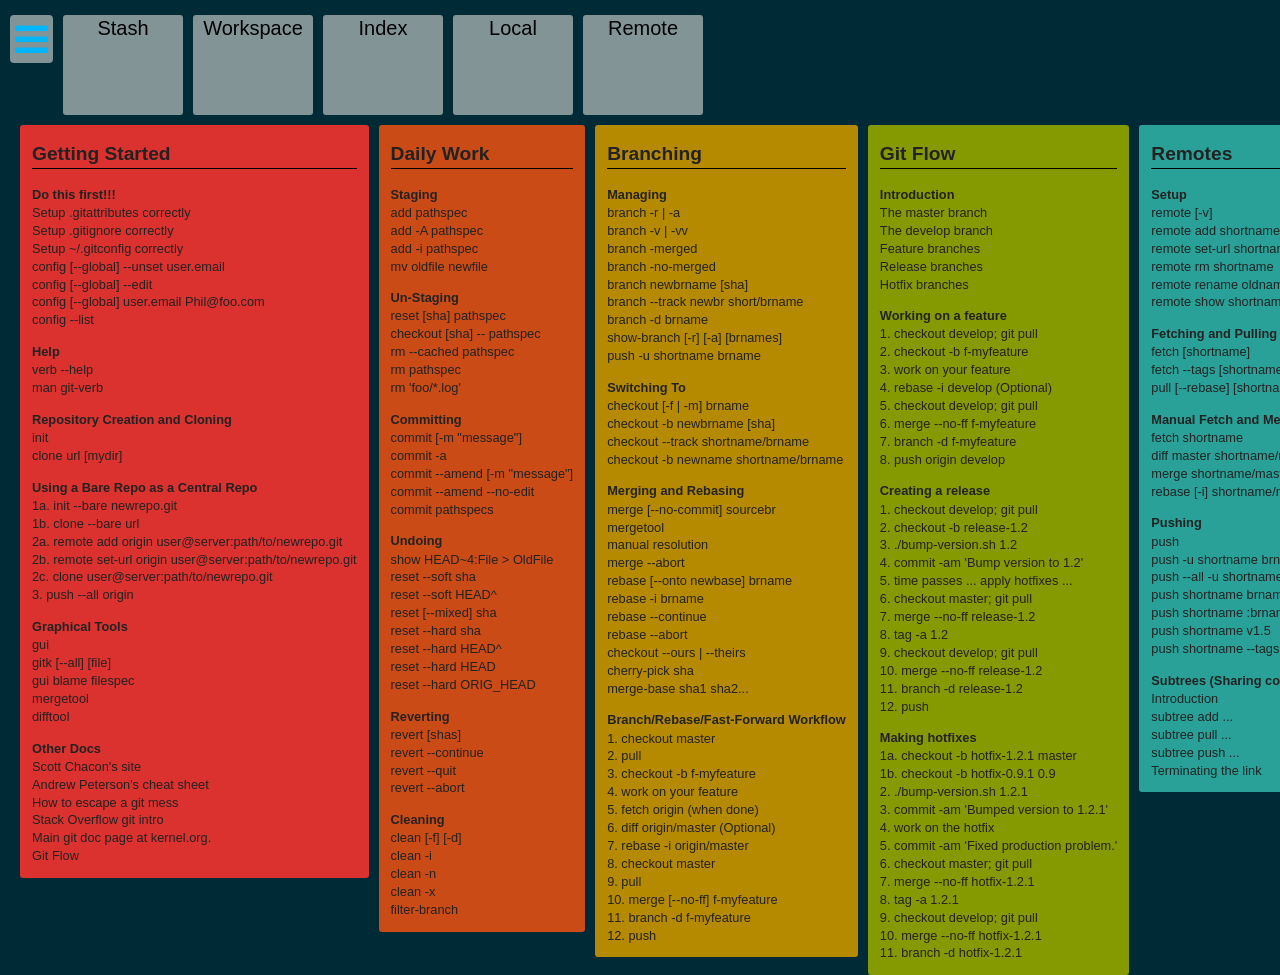
==== content/gitcheatsheet/index.html @ e4a1b094 "Add the gitcheatsheet" ====
﻿<!DOCTYPE html>
<html class="no-js" lang="">
<head>
    <meta charset="utf-8" />
    <meta http-equiv="X-UA-Compatible" content="IE=edge">
    <title>Phil's Git Cheatsheet</title>
    <meta name="description" content="A cheatsheet for Git, the version control system.">
    <meta name="viewport" content="width=device-width, initial-scale=1">
    <link rel="apple-touch-icon" href="apple-touch-icon.png">
    <script src="./gitcheatsheet.js"></script>
    <link rel="stylesheet" href="//netdna.bootstrapcdn.com/font-awesome/4.1.0/css/font-awesome.min.css">
    <link rel="stylesheet" href="./gitcheatsheet.min.css">
    <link rel="stylesheet" href="./theme.solarized_dark.css" id="themeSheet">
</head>
<body>
    <!--[if lt IE 8]>
        <p class="browserupgrade">You are using an <strong>outdated</strong> browser. Please <a href="http://browsehappy.com/">upgrade your browser</a> to improve your experience.</p>
    <![endif]-->
	<div class="topBlock">
    <div class="extras">
        <a href="#inline_content" id="cboxLink">
            <i class="fa fa-bars fa-3x"></i>
        </a>
    </div>
    <div class="boxes">
    <svg id="newBoxes" width="640px" height="100px" viewbox="0 0 640 100" zoomAndPan="disable" preserveAspectRatio="none" version="1.1">
        <marker id="arrowhead" viewBox="0 0 10 10" refX="1" refY="5" orient="auto" markerUnits="strokeWidth" markerWidth="4" markerHeight="3">
            <polyline points="0,0 10,5 0,10 1,5" class="arrowline" />
        </marker>
        <line id="theline" x1="460" y1="-60" x2="160" y2="-60" class="arrowhead" stroke-width="15" marker-start="url(#arrowhead)" marker-end="url(#arrowhead)" />
    </svg>
    </div>
    <div class="info">
        <h3 id="headingHint"></h3>
        <span id="spanHint"></span>
    </div>
</div>

<div class="cheatsheet">

    <div class="section cs0">
        <h2>Getting Started</h2>

            <dl class="subsection">
                <h3>Do this first!!!</h3>

                    <dt data-what=",NG" data-hint="Every project should have a .gitattributes file that says how to deal with line endings, it will prevent huge amounts of grief caused by people not setting up their configuration correctly. By using a .gitattributes file that choice is made in the repository, not left up to each individual user. The example file linked here should be good enough in 99% of cases." data-url="examplegitattributes.txt">Setup .gitattributes correctly</dt>

                    <dt data-what=",NG" data-hint="Configure your .gitignore for each repository. Example configs are available at https://github.com/github/gitignore but beware, the Visual Studio one is very aggressive, it will ignore &#39;bin&#39; folders within node_modules, for example. See my example at the (more) link, and also http://git-scm.com/docs/gitignore" data-url="examplegitignore.txt">Setup .gitignore correctly</dt>

                    <dt data-what=",NG" data-hint="While you can use individual &#39;git config&#39; commands to set an examine your configuration, it is just as easy to edit the file in a text editor. As an absolute minimum, you should set user.name and user.email." data-url="examplegitconfig.txt">Setup ~/.gitconfig correctly</dt>

                    <dt data-what="" data-hint="Unset a setting." data-url="http://git-scm.com/docs/git-config">config [--global] --unset user.email</dt>

                    <dt data-what="" data-hint="Open the .gitconfig file in your chosen editor." data-url="http://git-scm.com/docs/git-config">config [--global] --edit</dt>

                    <dt data-what="" data-hint="Set email address to appear in commits." data-url="http://git-scm.com/docs/git-config">config [--global] user.email Phil@foo.com</dt>

                    <dt data-what="" data-hint="Display current settings" data-url="http://git-scm.com/docs/git-config">config --list</dt>

            </dl>

            <dl class="subsection">
                <h3>Help</h3>

                    <dt data-what="" data-hint="Display man page for verb, e.g. &#39;git commit --help&#39;." data-url="#">verb --help</dt>

                    <dt data-what=",NG" data-hint="Display man page for verb." data-url="#">man git-verb</dt>

            </dl>

            <dl class="subsection">
                <h3>Repository Creation and Cloning</h3>

                    <dt data-what="L" data-hint="Create new repo (.git folder) in current directory. Does not add any files to start with, you need to use &#39;git add&#39;." data-url="http://git-scm.com/docs/git-init">init</dt>

                    <dt data-what="RLWA" data-hint="Create local copy (in the mydir folder) of repo at url. Automatically sets up a remote called &#39;origin&#39; that links back to the source and creates local branches to track remote branches and checks out the active branch, populating your local workspace. The remote repository does not have to be on the net - a file system url of &quot;~/repos/mirabhasa&quot; will work just as well." data-url="http://git-scm.com/docs/git-clone">clone url [mydir]</dt>

            </dl>

            <dl class="subsection">
                <h3>Using a Bare Repo as a Central Repo</h3>

                    <dt data-what="L" data-hint="Initialise an empty bare repo in the current directory. The normal practice is to do this on a central server to which you have access, then clone it or connect an existing repo to it (one of 2a, 2b or 2c). You will probably have to widen permissions (chmod ugo+rw) on the files in the .git folder to enable other users to push to it. It is a convention that bare repos are named with a .git suffix." data-url="http://git-scm.com/docs/git-init">1a. init --bare newrepo.git</dt>

                    <dt data-what="RLA" data-hint="As an alternative, you can clone an existing repo but do it in a bare form, which doesn&#39;t populate the workspace." data-url="http://git-scm.com/docs/git-clone">1b. clone --bare url</dt>

                    <dt data-what="L" data-hint="In an existing local repository, add a new SSH remote called origin which connects to your bare repo. The path is relative to the home directory of &#39;&#39;user&#39;&#39;. The user is often &#39;&#39;git&#39;&#39;, which can be confusing: this is where &#39;&#39;git@github.com&#39;&#39; comes from. The syntax for HTTPS is https://server/user/project&#39;
" data-url="http://git-scm.com/docs/git-remote">2a. remote add origin user@server:path/to/newrepo.git</dt>

                    <dt data-what="L" data-hint="Change the remote url of an existing remote called &#39;origin&#39; so that it points to your new bare repo." data-url="http://git-scm.com/docs/git-remote">2b. remote set-url origin user@server:path/to/newrepo.git</dt>

                    <dt data-what="RLWA" data-hint="Alternatively, just clone the bare repo (it will have no files) and start adding files locally, then just push when you are ready." data-url="http://git-scm.com/docs/git-clone">2c. clone user@server:path/to/newrepo.git</dt>

                    <dt data-what="LRA" data-hint="Push all changes to remote called origin." data-url="http://git-scm.com/docs/git-push">3. push --all origin</dt>

            </dl>

            <dl class="subsection">
                <h3>Graphical Tools</h3>

                    <dt data-what="" data-hint="Start a graphical tool for making commits, branches etc. See also gitk, a graphical tool for browsing history." data-url="http://git-scm.com/docs/git-gui">gui</dt>

                    <dt data-what="L,NG" data-hint="Display graphical repository browser. Accepts the same options as &#39;git log&#39;. The --all option makes it display the branching history for every branch, otherwise it just shows your current branch. Pass a file to look at the history of an individual file." data-url="http://git-scm.com/docs/gitk">gitk [--all] [file]</dt>

                    <dt data-what="L" data-hint="Graphical blame." data-url="http://git-scm.com/docs/git-gui">gui blame filespec</dt>

                    <dt data-what="LWA" data-hint="Run a merge tool such as Kdiff3 to resolve merge failures. This is only necessary if a merge fails. It is usually a good idea to tweak your mergetool, for example to automatically deal with whitespace issues." data-url="http://git-scm.com/docs/git-merge">mergetool</dt>

                    <dt data-what="" data-hint="Run a graphical diff, which you must first have configured in .gitconfig. It accepts the same arguments as git-diff. Be careful not to diff binary files." data-url="http://git-scm.com/docs/git-difftool">difftool</dt>

            </dl>

            <dl class="subsection">
                <h3>Other Docs</h3>

                    <dt data-what=",NG" data-hint="The main page for git-scm.com." data-url="http://git-scm.com">Scott Chacon&#39;s site</dt>

                    <dt data-what=",NG" data-hint="Andrew Peterson&#39;s cheat sheet." data-url="http://www.ndpsoftware.com/git-cheatsheet.html">Andrew Peterson&#39;s cheat sheet</dt>

                    <dt data-what=",NG" data-hint="Justin Hileman&#39;s flowchart." data-url="http://justinhileman.info/article/git-pretty/">How to escape a git mess</dt>

                    <dt data-what=",NG" data-hint="A couple of years old, but still a good starting point." data-url="http://stackoverflow.com/questions/315911/git-for-beginners-the-definitive-practical-guide">Stack Overflow git intro</dt>

                    <dt data-what=",NG" data-hint="Can be used as an entry point to most of the official online documentation." data-url="https://www.kernel.org/pub/software/scm/git/docs/">Main git doc page at kernel.org.</dt>

                    <dt data-what=",NG" data-hint="The blog post by Vincent Driessen. Contains a link to his PDF." data-url="http://nvie.com/posts/a-successful-git-branching-model/">Git Flow</dt>

            </dl>

    </div>

    <div class="section cs1">
        <h2>Daily Work</h2>

            <dl class="subsection">
                <h3>Staging</h3>

                    <dt data-what="WIA" data-hint="Update the index using the current content of the workspace. Pathspec can be a file or directory (such as &#39;.&#39;), which will be added recursively. Adding a file to the index is also known as &#39;staging&#39; the file." data-url="http://git-scm.com/docs/git-add">add pathspec</dt>

                    <dt data-what="WIA" data-hint="A synonym for &#39;--all&#39;. If you have removed files from your working tree you need to issue this command to have the removal added to the index. This will be the default in git v2.0." data-url="http://git-scm.com/docs/git-add">add -A pathspec</dt>

                    <dt data-what="WIA" data-hint="Add interactively. Can be useful for picking subsets of files." data-url="http://git-scm.com/docs/git-add">add -i pathspec</dt>

                    <dt data-what="WIA" data-hint="Rename oldfile to newfile. Usually unnecessary because git will detect renamed files automatically if their content has not changed greatly." data-url="http://git-scm.com/docs/git-mv">mv oldfile newfile</dt>

            </dl>

            <dl class="subsection">
                <h3>Un-Staging</h3>

                    <dt data-what="LIA" data-hint="Copy files from the repo to the index. If you allow sha to default to HEAD this action effectively removes them from the index because they will then match the repo. git status mentions this as a way of unstaging a file, though it&#39;s comment is slight overkill, you don&#39;t nead HEAD, &#39;git reset pathspec&#39; is sufficient. However &#39;git reset&#39; is actually more generic than that, since sha can be anything, but if you are doing that you probably actually need the next command, &#39;git checkout [sha]&#39;." data-url="http://git-scm.com/docs/git-reset">reset [sha] pathspec</dt>

                    <dt data-what="LWA" data-hint="Copy files from the repo to the workspace. (See hint in &#39;&#39;git status&#39;&#39;). This is how to discard your workspace changes. sha defaults to HEAD, but you can specify an older commit: this is how to revert a file to a previous state." data-url="http://git-scm.com/docs/git-reset">checkout [sha] -- pathspec</dt>

                    <dt data-what="I" data-hint="Remove file(s) from the index. The workspace is not touched at all. After this command git is no longer tracking the file. This is the command you will need if you accidentally committed a large binary file that you do not want to track." data-url="http://git-scm.com/docs/git-rm">rm --cached pathspec</dt>

                    <dt data-what="WIA" data-hint="Remove file(s) from the workspace AND the index. This command can be used after a /bin/rm, i.e. when the file is already physically gone from your workspace. After this command, git is no longer tracking the file." data-url="http://git-scm.com/docs/git-rm">rm pathspec</dt>

                    <dt data-what="WIA" data-hint="Glob patterns work. Escape &#39;*&#39; to stop the shell expanding it. See the example at the link for a discussion on the effects of quoting." data-url="http://git-scm.com/docs/git-rm">rm &#39;foo/*.log&#39;</dt>

            </dl>

            <dl class="subsection">
                <h3>Committing</h3>

                    <dt data-what="ILA" data-hint="Take the current contents of the index and commit it to the local repo. -m is used to specify a commit message. If omitted, the editor will open to allow you to enter the message. (A blank message aborts the commit). It is recommended that a commit message consist of 1 line (known as the title), then a blank line, then a longer description. See the discussion at the link." data-url="http://git-scm.com/docs/git-commit">commit [-m &quot;message&quot;]</dt>

                    <dt data-what="WILA" data-hint="Add all currently tracked files that are changed or deleted to the index and commit. Untracked files are NOT added." data-url="http://git-scm.com/docs/git-commit">commit -a</dt>

                    <dt data-what="ILA" data-hint="Revise last commit, for example if you missed some files or made a minor typo, specifying a new message. WARNING: If you have pushed the commit you are effectively rewriting history and subsequent pushes will fail with &#39;&#39;tip of your current branch is behind remote&#39;&#39;. Use &#39;&#39;push -f&#39;&#39; to force your changes up, but don&#39;&#39;t do this if you are in a team.
" data-url="http://git-scm.com/docs/git-commit">commit --amend [-m &quot;message&quot;]</dt>

                    <dt data-what="ILA" data-hint="Revise last commit, reusing the same message. See warning in previous cheat." data-url="http://git-scm.com/docs/git-commit">commit --amend --no-edit</dt>

                    <dt data-what="WLA" data-hint="You can give git-commit a list of files; in this case a new commit is made that contains ONLY the mentioned files; the index is bypassed and is not modified at all. This is rarely used, but is a way to &#39;jump the queue&#39; without requiring a lot of index manipulation." data-url="http://git-scm.com/docs/git-commit">commit pathspecs</dt>

            </dl>

            <dl class="subsection">
                <h3>Undoing</h3>

                    <dt data-what="LWA" data-hint="An example of how to recover an old version of a file into a new filename. If you just want to replace in your workspace, you can do a &#39;git checkout&#39; instead." data-url="http://git-scm.com/docs/gitrevisions.html">show HEAD~4:File &gt; OldFile</dt>

                    <dt data-what="L" data-hint="Set HEAD in the repo to sha. Do not modify the index or workspace. The result is that your staged and workspace changes are still available." data-url="http://git-scm.com/docs/git-reset">reset --soft sha</dt>

                    <dt data-what="L" data-hint="Example of the previous: undo the last commit but leave all your changes in the workspace and the index." data-url="http://git-scm.com/docs/git-reset">reset --soft HEAD^</dt>

                    <dt data-what="LIA" data-hint="Set HEAD in the repo to sha. Reset the index but leave the workspace alone. The result is that all your workspace WIP is still available, but needs staging. --mixed is the default." data-url="http://git-scm.com/docs/git-reset">reset [--mixed] sha</dt>

                    <dt data-what="LIWA" data-hint="Set HEAD in the repo to sha. Reset the index and the workspace (WARNING: any changes to tracked files in the workspace since sha will be lost). Untracked files however, will be left alone." data-url="http://git-scm.com/docs/git-reset">reset --hard sha</dt>

                    <dt data-what="LIWA" data-hint="Example of the previous: completely blow away the last commit." data-url="http://git-scm.com/docs/git-reset">reset --hard HEAD^</dt>

                    <dt data-what="LIWA" data-hint="Example: abort a merge in progress." data-url="http://git-scm.com/docs/git-reset">reset --hard HEAD</dt>

                    <dt data-what="LIWA" data-hint="Example: undo the last successful merge - after it has been committed! - AND all changes made since. Relies on the ORIG_HEAD pointer still being around." data-url="http://git-scm.com/docs/git-reset">reset --hard ORIG_HEAD</dt>

            </dl>

            <dl class="subsection">
                <h3>Reverting</h3>

                    <dt data-what="WILA" data-hint="Revert the changes that the shas introduced and record new commits to document this. Your workspace must be clean before beginning. n.b. git reset may be what you want, rather than revert (see Undoing, above). On the other hand, revert does provide a way to eliminate one or more commits from the MIDDLE of the history. A revert is the logical inverse of a cherry-pick." data-url="http://git-scm.com/docs/git-revert">revert [shas]</dt>

                    <dt data-what="WILA" data-hint="Continue after resolving conflicts." data-url="http://git-scm.com/docs/git-revert">revert --continue</dt>

                    <dt data-what="WILA" data-hint="Forget about the current operation in progress." data-url="http://git-scm.com/docs/git-revert">revert --quit</dt>

                    <dt data-what="WILA" data-hint="Forget about the current operation in progress and return to the pre-sequence state." data-url="http://git-scm.com/docs/git-revert">revert --abort</dt>

            </dl>

            <dl class="subsection">
                <h3>Cleaning</h3>

                    <dt data-what="W" data-hint="Remove untracked files (also directories if -d) from the workspace. -f (force) is normally required to get it to run." data-url="http://git-scm.com/docs/git-clean">clean [-f] [-d]</dt>

                    <dt data-what="W" data-hint="Clean interactively. Does not require -f." data-url="http://git-scm.com/docs/git-clean">clean -i</dt>

                    <dt data-what="W" data-hint="Dry run. Does not require -f." data-url="http://git-scm.com/docs/git-clean">clean -n</dt>

                    <dt data-what="W" data-hint="Also remove ignored files." data-url="http://git-scm.com/docs/git-clean">clean -x</dt>

                    <dt data-what="L" data-hint="Removing files from the history: see the link." data-url="http://git-scm.com/en/Git-Tools-Rewriting-History">filter-branch</dt>

            </dl>

    </div>

    <div class="section cs2">
        <h2>Branching</h2>

            <dl class="subsection">
                <h3>Managing</h3>

                    <dt data-what="L" data-hint="List branches, * means current. -r means show remote tracking branches only, -a means show all branches." data-url="http://git-scm.com/docs/git-branch">branch -r | -a</dt>

                    <dt data-what="L" data-hint="List branches, -v means show hash and commit subject for each head and the relationship to the remote branch, e.g. &#39;behind 1&#39;. --vv is even nicer, for each tracking branch it shows the name of the remote branch beside it." data-url="http://git-scm.com/docs/git-branch">branch -v | -vv</dt>

                    <dt data-what="L" data-hint="List branches that have been merged into current. Branches without * can be deleted." data-url="http://git-scm.com/docs/git-branch">branch -merged</dt>

                    <dt data-what="L" data-hint="List branches that have not been merged into current." data-url="http://git-scm.com/docs/git-branch">branch -no-merged</dt>

                    <dt data-what="L" data-hint="Create a new branch. sha allows you to specify the starting point of the branch and defaults to HEAD. This command is not often used, it is easier to do &#39;git checkout -b newbrname&#39; which creates a new branch and immediately switches to it." data-url="http://git-scm.com/docs/git-branch">branch newbrname [sha]</dt>

                    <dt data-what="RLA" data-hint="Create a new local branch called &#39;newbr&#39; to track the branch &#39;brname&#39; on the remote called &#39;short&#39; (which will often be &#39;origin&#39;)." data-url="http://git-scm.com/docs/git-branch">branch --track newbr short/brname</dt>

                    <dt data-what="L" data-hint="Delete a branch. Normally the branch must be fully merged, but you can use -D to force the delete." data-url="http://git-scm.com/docs/git-branch">branch -d brname</dt>

                    <dt data-what="L" data-hint="Show which commits are in which branches. Defaults to local branches, -r means remote branches and -a means all branches. The first section lists each branch (* is current), most recent commit and assigns it a column. The second section shows which commits are in which branch: + means it&#39;s in, * means it&#39;s in and this is the active branch, - means it&#39;s in and is a merge commit. Try &#39;gitk --all&#39; for a graphical alternative. brnames can include wildcards, for example &#39;bug/*&#39;." data-url="http://git-scm.com/docs/git-show-branch">show-branch [-r] [-a] [brnames]</dt>

                    <dt data-what="LRA" data-hint="Push brname to the remote repo (creating it if necessary) and (-u) create a local tracking branch so that in future you can just do &#39;git push&#39;." data-url="http://git-scm.com/docs/git-push">push -u shortname brname</dt>

            </dl>

            <dl class="subsection">
                <h3>Switching To</h3>

                    <dt data-what="LWA" data-hint="Checkout a branch. Your workspace will have files added and removed so that it reflects the state of brname. Your index will NOT be affected (in other words, there is only one index, it is not per-branch). If your workspace has file differences between the current and new branch then the checkout will fail (this is to stop you losing work). Use -f to force it and throw away current changes. -m will merge your workspace changes into into brname and leave you on brname (YOU MUST RESOLVE THE MERGE INDICATORS IN THE FILE(S))." data-url="http://git-scm.com/docs/git-checkout">checkout [-f | -m] brname</dt>

                    <dt data-what="LWA" data-hint="Create a new branch then check it out. sha allows you to specify the start point of the new branch, and defaults to HEAD, in which case because this is a new branch your workspace will not be affected. Therefore, this is a way of storing WIP on a new branch." data-url="http://git-scm.com/docs/git-checkout">checkout -b newbrname [sha]</dt>

                    <dt data-what="RLWA" data-hint="Create a new local branch (with the same name) to track a remote branch, then switch to it." data-url="http://git-scm.com/docs/git-checkout">checkout --track shortname/brname</dt>

                    <dt data-what="RLWA" data-hint="Create a new local branch (with a new name) to track a remote branch, then switch to it." data-url="http://git-scm.com/docs/git-checkout">checkout -b newname shortname/brname</dt>

            </dl>

            <dl class="subsection">
                <h3>Merging and Rebasing</h3>

                    <dt data-what="LWA" data-hint="Merge sourcebr into the current branch. The changes in sourcebr since it diverged from the current branch will be replayed on top of current and then committed (or left in the workspace if you specify --no-commit). Merges can fail if there are conflicting changes to a file, in which case the commit object is not created and you should run &#39;git mergetool&#39; to resolve the differences. WARNING: Before starting a merge you should commit or stash all workspace changes, because it is difficult to back out if there is a merge failure. The --no-commit option is handy if you want to review the results of a successful merge before committing it." data-url="http://git-scm.com/docs/git-merge">merge [--no-commit] sourcebr</dt>

                    <dt data-what="LWA" data-hint="Run a merge tool such as Kdiff3 to resolve merge failures. This is only necessary if a merge fails. It is usually a good idea to tweak your mergetool, for example to automatically deal with whitespace issues." data-url="http://git-scm.com/docs/git-merge">mergetool</dt>

                    <dt data-what="W,NG" data-hint="You do not need to run a tool to resolve merge differences. You can just edit the conflicted files, &#39;git add&#39; them, then &#39;git commit&#39; to complete the process. Be careful to remove any temp files that git leaves around, it is easy to accidentally stage them." data-url="http://git-scm.com/docs/git-merge">manual resolution</dt>

                    <dt data-what="LWA" data-hint="Abort the current conflict resolution process, and try to reconstruct the pre-merge state. This might not work unless you committted or stashed everything first." data-url="http://git-scm.com/docs/git-merge">merge --abort</dt>

                    <dt data-what="LWA" data-hint="Rebase first saves all the commits in the current branch that are not in brname to a temporary area, then checks out brname and reapplies the commits after the HEAD of brname. The result is that N commits are moved from one place in the graph to another. --onto allows you to specify an alternative commit (i.e. not HEAD) to apply the rebased commits to. This form is rarely used, but the -i form is often used in feature branches for commit squashing. WARNING: Do not rebase commits that have been pushed. CAVEAT: Rebasing makes git bisect less useful." data-url="http://git-scm.com/docs/git-rebase">rebase [--onto newbase] brname</dt>

                    <dt data-what="LWA" data-hint="Interactive rebase. Opens an editor which allows you to specify how to treat each commit in the rebase. This is often used to tidy history when using feature or bug branches: leaving the line 1 commit as PICK and setting the others to S - SQUASH results in 1 big commit in the history rather than N. WARNING: Do not rebase commits that have been pushed. CAVEAT: Rebasing makes git bisect less useful." data-url="http://git-scm.com/docs/git-rebase">rebase -i brname</dt>

                    <dt data-what="LWA" data-hint="If a rebase fails with merge conflicts, you can resolve them (using git mergetool or a manual process) then issue this command to continue with the rebase." data-url="http://git-scm.com/docs/git-rebase">rebase --continue</dt>

                    <dt data-what="LWA" data-hint="If a rebase fails with merge conflicts you can issue this command to abort the rebase." data-url="http://git-scm.com/docs/git-rebase">rebase --abort</dt>

                    <dt data-what="LWA" data-hint="VALID DURING A MERGE CONFLICT ONLY. Checkout &#39;our&#39; version or &#39;their&#39; version of a file, hence resolving the conflict. &#39;Ours&#39; is defined as the branch you are on, &#39;theirs&#39; is the version from the branch that you are merging in. Obviously, this throws away the changes from one side." data-url="http://git-scm.com/docs/git-checkout">checkout --ours | --theirs</dt>

                    <dt data-what="LWA" data-hint="Take a single commit and apply it in your current branch. A new commit is created at the tip of your branch that contains the state of the original sha. This is another way of copying work from one branch to another and is essentially a &#39;merge of one commit&#39;. Like a full merge, there can be conflicts which will require resolution." data-url="http://git-scm.com/docs/git-cherry-pick">cherry-pick sha</dt>

                    <dt data-what="L" data-hint="Find the most recent common ancestor of the specified commits. In the simple case of two diverged branches it will be the point of divergence, but in more complicated cases such as cross-cutting history it can be non-obvious what will be returned. See examples at link." data-url="http://git-scm.com/docs/git-merge-base">merge-base sha1 sha2...</dt>

            </dl>

            <dl class="subsection">
                <h3>Branch/Rebase/Fast-Forward Workflow</h3>

                    <dt data-what="LWA" data-hint="Checkout the branch that we want to use as the starting point for our new work." data-url="http://git-scm.com/docs/git-checkout">1. checkout master</dt>

                    <dt data-what="RLWA" data-hint="Ensure we have the latest changes from other people." data-url="http://git-scm.com/docs/git-pull">2. pull</dt>

                    <dt data-what="L" data-hint="Create a new branch to work on new stuff. DO NOT PUSH THIS BRANCH unless other people will need to work on it. If you push the branch you won&#39;t be able to delete it at the end, though you can still rebase commits on the branch as long as they have not been pushed." data-url="http://git-scm.com/docs/git-checkout">3. checkout -b f-myfeature</dt>

                    <dt data-what="WILA,NG" data-hint="Make as many commits as you like." data-url="#">4. work on your feature</dt>

                    <dt data-what="RLA" data-hint="Get the latest changes from other people into your local repo." data-url="http://git-scm.com/docs/git-fetch">5. fetch origin (when done)</dt>

                    <dt data-what="WL" data-hint="Show the differences between your workspace and the latest changes from others. This can be useful during merging/rebasing." data-url="http://git-scm.com/docs/git-diff">6. diff origin/master (Optional)</dt>

                    <dt data-what="L" data-hint="(Assuming you branched from &#39;master&#39;). The first commit is first in the list, the last commit is at the bottom. Setting the first to PICK and the others to SQUASH squashes the commit history of the feature branch down to a single commit. This results in a neater history, but makes &#39;git bisect&#39; less useful. Alternatively, you can leave several key commits in the history by setting PICK and SQUASH appropriately. Use &#39;git mergetool&#39; to resolve any merge conflicts." data-url="http://git-scm.com/docs/git-rebase">7. rebase -i origin/master</dt>

                    <dt data-what="LWA" data-hint="Switch to the branch we started from." data-url="http://git-scm.com/docs/git-checkout">8. checkout master</dt>

                    <dt data-what="RLWA" data-hint="Updates your workspace (on &#39;master&#39;) with the latest changes from other people." data-url="http://git-scm.com/docs/git-pull">9. pull</dt>

                    <dt data-what="LWA" data-hint="Merge f-myfeature, which is now a single commit, onto the top of master. Because you already rebased relative to the HEAD of master this should be a fast-forward merge, i.e. no extra merge commit object will be created. If you do want to create an explicit merge object (say, the feature is public and persistent) then use the --no-ff option." data-url="http://git-scm.com/docs/git-merge">10. merge [--no-ff] f-myfeature</dt>

                    <dt data-what="L" data-hint="Delete the feature branch, since we no longer need it. You can only do this if you never pushed the branch, which is the normal situation with this workflow." data-url="http://git-scm.com/docs/git-branch">11. branch -d f-myfeature</dt>

                    <dt data-what="LRA" data-hint="Publish your feature to the remote." data-url="http://git-scm.com/docs/git-push">12. push</dt>

            </dl>

    </div>

    <div class="section cs3">
        <h2>Git Flow</h2>

            <dl class="subsection">
                <h3>Introduction</h3>

                    <dt data-what=",NG" data-hint="We consider origin/master to be the main branch where the source code of HEAD always reflects a production-ready state." data-url="http://nvie.com/posts/a-successful-git-branching-model/">The master branch</dt>

                    <dt data-what=",NG" data-hint="We consider origin/develop to be the main branch where the source code of HEAD always reflects a state with the latest delivered development changes for the next release. Some would call this the integration branch. This is where any automatic nightly builds are built from." data-url="http://nvie.com/posts/a-successful-git-branching-model/">The develop branch</dt>

                    <dt data-what=",NG" data-hint="Must branch from &#39;develop&#39;. Must merge back into &#39;develop&#39;. Naming: &#39;feature/something&#39; or &#39;f/something&#39; or &#39;f-something&#39;. The essence of a feature branch is that it exists as long as the feature is in development, but will eventually be merged back into develop (to definitely add the new feature to the upcoming release) or discarded (in case of a disappointing experiment). Feature branches typically exist in developer repos only, not in origin." data-url="http://nvie.com/posts/a-successful-git-branching-model/">Feature branches</dt>

                    <dt data-what=",NG" data-hint="Must branch from &#39;develop&#39;. Must merge back into &#39;develop&#39; and &#39;master&#39;. Naming: &#39;release-*&#39;. Release branches support preparation of a new production release, including last minute prep such as setting version numbers. By doing this work on a release branch, &#39;develop&#39; is cleared to receive features for the NEXT release. Release branches are created when develop reflects the desired state of the new release (i.e. has all needed features). It is on the creation of this release branch that a release number is assigned." data-url="http://nvie.com/posts/a-successful-git-branching-model/">Release branches</dt>

                    <dt data-what=",NG" data-hint="Must branch from &#39;master&#39;. Must merge back into &#39;master&#39; and &#39;develop&#39;. Naming: &#39;hotfix-1.2.1&#39; (for a hotfix against release-1.2)." data-url="http://nvie.com/posts/a-successful-git-branching-model/">Hotfix branches</dt>

            </dl>

            <dl class="subsection">
                <h3>Working on a feature</h3>

                    <dt data-what="RLWA" data-hint="First switch to the develop branch and get latest changes from others. It is important to remember the &#39;git pull&#39;, it ensures you are always starting from the latest good state." data-url="http://git-scm.com/docs/git-pull">1. checkout develop; git pull</dt>

                    <dt data-what="L" data-hint="Create a branch for your new feature. Contrary to the website, you don&#39;t need to specify &#39;develop&#39; because you just switched to it." data-url="http://git-scm.com/docs/git-checkout">2. checkout -b f-myfeature</dt>

                    <dt data-what="WILA,NG" data-hint="Then work on your feature. Make as many commits as you like." data-url="">3. work on your feature</dt>

                    <dt data-what="L" data-hint="Tidy your history. The first commit is first in the list, the last commit is at the bottom. Setting the first to PICK and the others to SQUASH squashes the commit history of the feature branch down to a single commit. This results in a neater history, but makes &#39;git bisect&#39; less useful. Alternatively, you can leave several key commits in the history by setting PICK and SQUASH appropriately. Use &#39;git mergetool&#39; to resolve any merge conflicts." data-url="http://git-scm.com/docs/git-rebase">4. rebase -i develop (Optional)</dt>

                    <dt data-what="RLWA" data-hint="Flip to develop and get the latest changes from other people into your local repo. THIS IS IMPORTANT. If you don&#39;t do this, the merge back into develop will work without problems (because everything happens in your local repo) but the later &#39;git push&#39; will fail with the message &#39;failed to push some refs...updates were rejected because the remote contains work that you do not have locally&#39;. You will need to fix that by doing a &#39;git pull&#39; and fixing any merge conflicts. By doing a pull first we can avoid the message altogether (if there are no merge conflicts) otherwise we can fix them earlier, in the &#39;git merge&#39; step below." data-url="http://git-scm.com/docs/git-pull">5. checkout develop; git pull</dt>

                    <dt data-what="LWA" data-hint="Merge your feature in. The --no-ff flag causes the merge to always create a new commit object, even if the merge could be performed with a fast-forward. This avoids losing information about the historical existence of a feature branch and groups together all commits that added the feature." data-url="http://git-scm.com/docs/git-merge">6. merge --no-ff f-myfeature</dt>

                    <dt data-what="L" data-hint="Delete your feature branch. This should be safe, because feature branches are never pushed unless you want someone else to also work on them. If you did push it, don&#39;t delete it unless you are sure everybody else is also finished with the branch." data-url="http://git-scm.com/docs/git-branch">7. branch -d f-myfeature</dt>

                    <dt data-what="LRA" data-hint="Push your finished feature up, this means it will be included in the next release. You can usually safely omit the &#39;origin develop&#39;, a plain &#39;git push&#39; will push all pending commits to all remote branches for which you have a tracking branch, typically this will just be &#39;develop&#39; if you have been keeping up to date." data-url="http://git-scm.com/docs/git-push">8. push origin develop</dt>

            </dl>

            <dl class="subsection">
                <h3>Creating a release</h3>

                    <dt data-what="RLWA" data-hint="First switch to the develop branch and get latest changes from others. It is important to remember the &#39;git pull&#39;, it ensures you are always starting from the latest good state." data-url="http://git-scm.com/docs/git-pull">1. checkout develop; git pull</dt>

                    <dt data-what="L" data-hint="Create the release branch. We have decided on 1.2 as the release number. Contrary to the website, you don&#39;t need to specify &#39;develop&#39; because you just switched to it." data-url="http://git-scm.com/docs/git-checkout">2. checkout -b release-1.2</dt>

                    <dt data-what="W,NG" data-hint="Run (fictional) script to update the build number." data-url="http://nvie.com/posts/a-successful-git-branching-model/">3. ./bump-version.sh 1.2</dt>

                    <dt data-what="WILA" data-hint="Commit the changes to the build number." data-url="http://git-scm.com/docs/git-commit">4. commit -am &#39;Bump version to 1.2&#39;</dt>

                    <dt data-what=",NG" data-hint="This new branch may exist here for a while, until the release is definitely ready to be rolled out. During this time, hot fixes may be applied in this branch (rather than on the develop branch). You may also rebase to tidy history if it gets messy. Adding large new features here is strictly prohibited. They must be merged into develop, and therefore, wait for the next big release." data-url="http://nvie.com/posts/a-successful-git-branching-model/">5. time passes ... apply hotfixes ...</dt>

                    <dt data-what="RLWA" data-hint="Flip to master and get the latest changes from others. When the state of the release branch is ready to become a real release, some actions need to be carried out. First, the release branch is merged into master (since every commit on master is a new release by definition)." data-url="http://git-scm.com/docs/git-pull">6. checkout master; git pull</dt>

                    <dt data-what="LWA" data-hint="Merge our release into master." data-url="http://git-scm.com/docs/git-merge">7. merge --no-ff release-1.2</dt>

                    <dt data-what="L" data-hint="Create an annotated tag to mark the release. The release is now &#39;done&#39;." data-url="http://git-scm.com/docs/git-tag">8. tag -a 1.2</dt>

                    <dt data-what="RLWA" data-hint="We have changes in the release-1.2 branch that are not in &#39;develop&#39;. We need to merge them, so flip over to develop and get the latest changes from others." data-url="http://git-scm.com/docs/git-pull">9. checkout develop; git pull</dt>

                    <dt data-what="LWA" data-hint="We now merge the changes we made for the release back into &#39;develop&#39;. This may give a merge conflict, especially since we changed the version number." data-url="http://git-scm.com/docs/git-merge">10. merge --no-ff release-1.2</dt>

                    <dt data-what="L" data-hint="Now we can delete the release branch because we no longer need it." data-url="http://git-scm.com/docs/git-branch">11. branch -d release-1.2</dt>

                    <dt data-what="LRA" data-hint="Lastly we push our changes (we made commits to master and develop) to origin." data-url="http://git-scm.com/docs/git-push">12. push</dt>

            </dl>

            <dl class="subsection">
                <h3>Making hotfixes</h3>

                    <dt data-what="LWA" data-hint="Create a hotfix branch from the current HEAD of master, which is assumed to be release-1.2. It should not be necessary to do a git pull, but it does no harm." data-url="http://git-scm.com/docs/git-checkout">1a. checkout -b hotfix-1.2.1 master</dt>

                    <dt data-what="LWA" data-hint="Create a hotfix branch for an older release, which you should name by its tag. Here a tag of &#39;0.9&#39; is assumed to exist and we are making the first hotfix to it. HOW DO WE HANDLE MULTIPLE HOT FIXES? It should not be necessary to do a git pull, but it does no harm." data-url="http://git-scm.com/docs/git-checkout">1b. checkout -b hotfix-0.9.1 0.9</dt>

                    <dt data-what="W,NG" data-hint="Don&#39;t forget to run the (fictional) script to update the build number after branching off." data-url="http://nvie.com/posts/a-successful-git-branching-model/">2. ./bump-version.sh 1.2.1</dt>

                    <dt data-what="WILA" data-hint="Commit the change to the build number." data-url="http://git-scm.com/docs/git-commit">3. commit -am &#39;Bumped version to 1.2.1&#39;</dt>

                    <dt data-what="WILA,NG" data-hint="Make commits until it&#39;s fixed. Rebase if you want." data-url="http://nvie.com/posts/a-successful-git-branching-model/">4. work on the hotfix</dt>

                    <dt data-what="WILA" data-hint="Make the final commit for this fix." data-url="http://git-scm.com/docs/git-commit">5. commit -am &#39;Fixed production problem.&#39;</dt>

                    <dt data-what="RLWA" data-hint="Prepare to merge our fix back into master." data-url="http://git-scm.com/docs/git-pull">6. checkout master; git pull</dt>

                    <dt data-what="LWA" data-hint="Merge our branch back in." data-url="http://git-scm.com/docs/git-merge">7. merge --no-ff hotfix-1.2.1</dt>

                    <dt data-what="L" data-hint="And tag in the normal way." data-url="http://git-scm.com/docs/git-tag">8. tag -a 1.2.1</dt>

                    <dt data-what="RLWA" data-hint="Prepare to merge the hotfix into develop too. HOWEVER, if there is a current release branch, you should merge the hotfix into there instead. It will end up in develop eventually, as release branches are merged into develop too. If the fix is needed in develop urgently, you can merge into both." data-url="http://git-scm.com/docs/git-pull">9. checkout develop; git pull</dt>

                    <dt data-what="LWA" data-hint="Do the merge. There is no need to tag, tags are used only on the master branch." data-url="http://git-scm.com/docs/git-merge">10. merge --no-ff hotfix-1.2.1</dt>

                    <dt data-what="L" data-hint="Delete the hotfix branch, we no longer need it." data-url="http://git-scm.com/docs/git-branch">11. branch -d hotfix-1.2.1</dt>

            </dl>

    </div>

    <div class="section cs4">
        <h2>Remotes</h2>

            <dl class="subsection">
                <h3>Setup</h3>

                    <dt data-what="L" data-hint="List remotes. Without -v, just displays shortnames. With -v, also displays the urls that the shortnames are linked to." data-url="http://git-scm.com/docs/git-remote">remote [-v]</dt>

                    <dt data-what="L" data-hint="Add url as a remote repo which can be referenced as &#39;shortname&#39;. When a repo is created by cloning from a url it will already have a remote called &#39;origin&#39; but you can add others and push to them separately." data-url="http://git-scm.com/docs/git-remote">remote add shortname url</dt>

                    <dt data-what="L" data-hint="Change the url that a shortname points to." data-url="http://git-scm.com/docs/git-remote">remote set-url shortname url</dt>

                    <dt data-what="L" data-hint="Remove the specified remote." data-url="http://git-scm.com/docs/git-remote">remote rm shortname</dt>

                    <dt data-what="L" data-hint="Change the shortname used to track a remote." data-url="http://git-scm.com/docs/git-remote">remote rename oldname newname</dt>

                    <dt data-what="L" data-hint="Show info about the remote." data-url="http://git-scm.com/docs/git-remote">remote show shortname</dt>

            </dl>

            <dl class="subsection">
                <h3>Fetching and Pulling</h3>

                    <dt data-what="RLA" data-hint="Fetch all commits for remote shortname (defaults to origin) into your local repo. Remote tracking branches such as &#39;origin/brname&#39; are updated to point to the new tips, but local tracking branches such as &#39;brname&#39; are not. The fetch includes new remote branches, but new local tracking branches will not be created; if you &#39;git checkout brname&#39; a new local branch will be created and automatically linked to the remote branch of the same name. Use &#39;git branch -a&#39; to list all branches." data-url="http://git-scm.com/docs/git-fetch">fetch [shortname]</dt>

                    <dt data-what="RLA" data-hint="Fetch all tags from the remote shortname. In git versions prior to v1.9 this does NOT fetch everthing a normal fetch does, it just gets tags. For versions &gt; 1.9, it DOES fetch everything a normal fetch does and hence is the only command you need." data-url="http://git-scm.com/docs/git-fetch">fetch --tags [shortname]</dt>

                    <dt data-what="RLWA" data-hint="Fetch all commits from remote repo into your local repo then on your CURRENT BRANCH ONLY merge the fetched commits into your workspace. The commits of other branches will not be merged, which is why you get the message &#39;Your branch is behind origin/master...&#39; when you switch branches. n.b. It is NOT a good idea to try and write a function to merge all branches automatically because some might fail and you will be left with a mess. Pull is effectively a git fetch followed by a git merge. Many people prefer to use the --rebase option instead of doing a merge as it results in a simpler commit history." data-url="http://git-scm.com/docs/git-pull">pull [--rebase] [shortname]</dt>

            </dl>

            <dl class="subsection">
                <h3>Manual Fetch and Merge</h3>

                    <dt data-what="RLA" data-hint="Fetch the latest updates from the remote specified by shortname." data-url="http://git-scm.com/docs/git-fetch">fetch shortname</dt>

                    <dt data-what="WL" data-hint="Show the differences between your local tracking branch &#39;master&#39; and the remote &#39;master&#39;. That is, show what changes other people have made, before the changes hit your workspace." data-url="#">diff master shortname/master</dt>

                    <dt data-what="LWA" data-hint="Merge other people&#39;s changes into your workspace." data-url="http://git-scm.com/docs/git-merge">merge shortname/master</dt>

                    <dt data-what="LWA" data-hint="Rebase other people&#39;s changes into your workspace. The rebase backs out all the commits you have made since the point of divergence, sets HEAD to the tip of origin/master, then reapplies your changes on top. Hence, in this usage, it basically means &#39;accept everything that everybody else has done then apply my stuff on top&#39;." data-url="http://git-scm.com/docs/git-rebase">rebase [-i] shortname/master</dt>

            </dl>

            <dl class="subsection">
                <h3>Pushing</h3>

                    <dt data-what="LRA" data-hint="Push all commits on branches that exist in BOTH the local and remote repo, i.e. remote branches for which you have a local tracking branch. See following commands for ways to push new branches, however often you do NOT want to push all your local branches, especially when working with temporary bug or feature branches." data-url="http://git-scm.com/docs/git-push">push</dt>

                    <dt data-what="LRA" data-hint="Push brname to the remote repo (creating it if necessary) and (-u) create a local tracking branch so that in future you can just do &#39;git push&#39;." data-url="http://git-scm.com/docs/git-push">push -u shortname brname</dt>

                    <dt data-what="LRA" data-hint="Same as previous command, but --all means push all locally created branches. Use sparingly, other people propbably aren&#39;t interested in all your many temporary branches." data-url="http://git-scm.com/docs/git-push">push --all -u shortname</dt>

                    <dt data-what="LRA" data-hint="Push brname to shortname, renaming it brname2 on the remote." data-url="http://git-scm.com/docs/git-push">push shortname brname:brname2</dt>

                    <dt data-what="LRA" data-hint="Delete the brname branch from the remote." data-url="http://git-scm.com/docs/git-push">push shortname :brname</dt>

                    <dt data-what="LRA" data-hint="Push a tag to a remote (tags are not pushed by default)." data-url="http://git-scm.com/docs/git-push">push shortname v1.5</dt>

                    <dt data-what="LRA" data-hint="Push all tags to a remote (tags are not pushed by default)." data-url="http://git-scm.com/docs/git-push">push shortname --tags</dt>

            </dl>

            <dl class="subsection">
                <h3>Subtrees (Sharing code)</h3>

                    <dt data-what=",NG" data-hint="Subtrees supercede submodules. The usage below shows the most common case: setting up a MAIN repo that contains a sub-repo (e.g. for common code) called MiscUtils. It is a good idea to setup aliases called mupull and mupush in MAIN&#39;s .git/config. The &#39;mu&#39; prefix allows you to have several different subtrees, just setup a different alias for each one. More advanced usages, such as initially splitting out a subproject, are possible, see the documentation at the link and google." data-url="https://github.com/git/git/blob/master/contrib/subtree/git-subtree.txt">Introduction</dt>

                    <dt data-what="RLWA" data-hint="Full command: git subtree add --prefix MiscUtils [--squash] remote master. Fetches the &#39;remote&#39; repo and checks out its files (as specified by the ref &#39;master&#39;) into the MiscUtils folder. For consistency it is a good idea to run all subtree commands from the root of MAIN. You don&#39;t need an alias for this command because you only need to run it once. --squash squashes all the commits in MiscUtils down to a single commit before merging - this keeps MAIN&#39;s commit history cleaner. Look in git log to see what happened." data-url="https://github.com/git/git/blob/master/contrib/subtree/git-subtree.txt">subtree add ...</dt>

                    <dt data-what="RLWA" data-hint="Full command: git subtree pull --prefix MiscUtils [--squash] remote master. Fetches the latest changes from the remote sub-repo and then merges them into your MAIN repo. --squash squashes all the commits in MiscUtils down to a single commit before merging - this keeps MAIN&#39;s commit history cleaner." data-url="https://github.com/git/git/blob/master/contrib/subtree/git-subtree.txt">subtree pull ...</dt>

                    <dt data-what="LRA" data-hint="Full command: git subtree push --prefix MiscUtils remote master. Push changes that you have made in your local copy of MiscUtils back up the remote repo. In other words, this is how you contribute code back to the master MiscUtils repository. It is advisable to pull the latest remote changes down first before trying to push your stuff back up. n.b. See the advice at the link about splitting out commits that affect subtrees; it&#39;s not necessary but is a good idea." data-url="https://github.com/git/git/blob/master/contrib/subtree/git-subtree.txt">subtree push ...</dt>

                    <dt data-what=",NG" data-hint="Nothing to do. Subtrees don&#39;t use any special files or tracking, so just stop using &#39;subtree pull&#39; and &#39;subtree push&#39;." data-url="https://github.com/git/git/blob/master/contrib/subtree/git-subtree.txt">Terminating the link</dt>

            </dl>

    </div>

    <div class="section cs5">
        <h2>Reviewing</h2>

            <dl class="subsection">
                <h3>Comparing</h3>

                    <dt data-what="WI" data-hint="Compare the workspace to the index. This form shows the unstaged changes. --stat draws the file modification histogram and can be used with any diff command." data-url="http://git-scm.com/docs/git-diff">diff [-- path] [--stat]</dt>

                    <dt data-what="IL" data-hint="Compare the index to the repo. sha defaults to HEAD, therefore this form shows the change you are about to commit. Use a branch name to compare to the tip of that branch. --staged is a synonym for --cached." data-url="http://git-scm.com/docs/git-diff">diff --cached [sha] [-- path]</dt>

                    <dt data-what="WL" data-hint="Compare the workspace to the repo. sha will typically be HEAD, therefore this form shows your current state vs the last commit." data-url="http://git-scm.com/docs/git-diff">diff sha [-- path]</dt>

                    <dt data-what="L" data-hint="Compare two arbitrary commits. The index and workspace are not involved. You may omit one commit, which will default to HEAD. n.b. sha1 and sha2 can be branch names, which is how you compare a file across branches. You can use the alternative double-dot syntax, sha1..sha2, which means exactly the same thing (diff the two commits). This is very different from the use of .. in the log command." data-url="http://git-scm.com/docs/git-diff">diff sha1 sha2 [-- path]</dt>

                    <dt data-what="L" data-hint="Example of the above: compare the most recently committed version of filespec with the version prior to that (&#39;show me the change I just committed&#39;)." data-url="http://git-scm.com/docs/git-diff">diff HEAD~ -- filespec</dt>

                    <dt data-what="L" data-hint="View the changes on the branch containing the second commit, starting at the most recent common ancestor of both commits. Either commit can be omitted and defaults to HEAD." data-url="http://git-scm.com/docs/git-diff">diff sha1\...sha2 [-- path]</dt>

                    <dt data-what="L" data-hint="Get a list of files changed between two commits with an indicator of what happened. This is a more exotic version of the simple &#39;diff --name-only&#39; command, which just gives you the file list (handy for scripting)." data-url="http://git-scm.com/docs/git-diff">diff --name-status --oneline sha1 sha2</dt>

                    <dt data-what="L" data-hint="VALID DURING A MERGE ONLY. Compare the mergebase (1) to &#39;theirs&#39; (3). In other words, this shows you the changes made on the branch that you are merging in since it diverged. 2 is &#39;our&#39; version." data-url="http://git-scm.com/docs/git-diff">diff :1:filespec :3:filespec</dt>

                    <dt data-what="" data-hint="Run a graphical diff, which you must first have configured in .gitconfig. It accepts the same arguments as git-diff. Be careful not to diff binary files." data-url="http://git-scm.com/docs/git-difftool">difftool</dt>

            </dl>

            <dl class="subsection">
                <h3>Status and History</h3>

                    <dt data-what="WIL" data-hint="Display status of files in the workspace and index vs the repo. --short is very brief, see the link for explanation. --ignored is a good way of finding the ignored files." data-url="http://git-scm.com/docs/git-status">status [--short] [--ignored]</dt>

                    <dt data-what="L,NG" data-hint="Display graphical repository browser. Accepts the same options as &#39;git log&#39;. The --all option makes it display the branching history for every branch, otherwise it just shows your current branch. Pass a file to look at the history of an individual file." data-url="http://git-scm.com/docs/gitk">gitk [--all] [file]</dt>

                    <dt data-what="L" data-hint="Limit commits to those in the range, which defaults to HEAD, i.e. everything. &#39;origin..HEAD&#39; means all commits reachable from the current commit (i.e. HEAD) but not from origin. So for example if you are on a branch forked from master, &#39;master..&#39; will limit to the commits on that branch." data-url="http://git-scm.com/docs/git-log">log [options] revisionrange</dt>

                    <dt data-what="L" data-hint="Example of the previous: show the log of a particular branch." data-url="http://git-scm.com/docs/git-log">log [options] brname</dt>

                    <dt data-what="L" data-hint="Restrict history to those commits affecting file(s) or folder(s). Pathspec is always last, after the revisionrange. The full format is not always necessary, for example &#39;git log README.md&#39; will work." data-url="http://git-scm.com/docs/git-log">log [options] -- pathspec</dt>

                    <dt data-what="L" data-hint="N = number of commits to limit to." data-url="http://git-scm.com/docs/git-log">log [-N]</dt>

                    <dt data-what="L" data-hint="Only show commits after/before datespec. datespec can be &#39;2 weeks&#39;, &#39;3 months ago&#39; (in quotes), a date literal such as &#39;27-09-2013&#39; or even just a time such as &#39;14:30&#39;." data-url="http://git-scm.com/docs/git-log">log --[after|before]=datespec</dt>

                    <dt data-what="L" data-hint="Display log with diffs." data-url="http://git-scm.com/docs/git-log">log -p</dt>

                    <dt data-what="L" data-hint="Display log with statistics. --stat shows the name of each file with lines inserted and deleted in a histogram. --shortstat only shows the last line, the one that says &#39;2 files changed, 3 insertions(+), 1 deletion(-)&#39;." data-url="http://git-scm.com/docs/git-log">log --stat | --shortstat</dt>

                    <dt data-what="L" data-hint="Show commits authored by &#39;somebody&#39; (which is a regex). The author is the person who originally wrote the code. The match is against the &#39;Author:&#39; line that is printed by the git log command. &#39;git log --author=Ph&#39; or &#39;git log --author=Da&#39; is sufficient to find commits by &#39;Philip Daniels&#39;, you can use parts of the email address as well." data-url="http://git-scm.com/docs/git-log">log --author=somebody</dt>

                    <dt data-what="L" data-hint="Show commits committed by &#39;somebody&#39; (which is a regex). The committer is the person who applied the patch. Normally committer and author are the same, the committer is only different if you are sending patches off to someone." data-url="http://git-scm.com/docs/git-log">log --committer=somebody</dt>

                    <dt data-what="L" data-hint="Show commits with messages that match the pattern." data-url="http://git-scm.com/docs/git-log">log --grep=pattern</dt>

                    <dt data-what="L" data-hint="Show commits that add or remove the string in the content. Example: git log -S&#39;void foo()&#39;." data-url="http://git-scm.com/docs/git-log">log -S&#39;string&#39;</dt>

                    <dt data-what="L" data-hint="Show commits that add or remove the pattern in the content. Example git log -G&#39;^int gtk&#39;." data-url="http://git-scm.com/docs/git-log">log -G&#39;pattern&#39;</dt>

                    <dt data-what="L" data-hint="Show the commits that affected the line range start-end within &#39;file&#39;. start and end can be numbers, regexes or offsets (see the documentation, there is also a good example at the bottom). This is a great way of finding what changed something in a file." data-url="http://git-scm.com/docs/git-log">log -L start,end:file</dt>

                    <dt data-what="L" data-hint="The -i option makes pattern matches for --author, --committer, --grep etc. case-insensitive." data-url="http://git-scm.com/docs/git-log">log -i</dt>

                    <dt data-what="L" data-hint="AND all match options together (default is OR)." data-url="http://git-scm.com/docs/git-log">log --all-match</dt>

                    <dt data-what="L" data-hint="Show commits in current branch that aren&#39;t at the remote (i.e. will be pushed)." data-url="http://git-scm.com/docs/git-log">log origin/master..HEAD</dt>

                    <dt data-what="L" data-hint="Specify log format. Valid options are short, medium, full, fuller, email, raw and format:&lt;string&gt;" data-url="http://git-scm.com/docs/git-log">log --pretty=...</dt>

                    <dt data-what="L" data-hint="Show which commit and person was responsible for each line of a file." data-url="http://git-scm.com/docs/git-blame">blame filespec</dt>

                    <dt data-what="L" data-hint="Graphical blame." data-url="http://git-scm.com/docs/git-gui">gui blame filespec</dt>

            </dl>

            <dl class="subsection">
                <h3>Commit Ranges</h3>

                    <dt data-what="L" data-hint="Include commits that are reachable from (i.e. ancestors of) sha." data-url="http://git-scm.com/docs/gitrevisions.html">log sha</dt>

                    <dt data-what="L" data-hint="Exclude commits that are reachable from (i.e. ancestors of) sha." data-url="http://git-scm.com/docs/gitrevisions.html">log ^sha</dt>

                    <dt data-what="L" data-hint="Include commits that are reachable from sha2 but exclude those that are reachable from sha1. Mnemonic: &#39;In end but not start.&#39; This is exactly the same as the longhand form &#39;log ^sha1 sha2&#39;. When either sha1 or sha2 is omitted, it defaults to HEAD." data-url="http://git-scm.com/docs/gitrevisions.html">log sha1..sha2</dt>

                    <dt data-what="L" data-hint="Example: show commits in branch f-myfeature that are not in master." data-url="http://git-scm.com/docs/gitrevisions.html">log master..f-myfeature</dt>

                    <dt data-what="L" data-hint="Example: show commits in master that are not in your branch (useful for previewing merges)." data-url="http://git-scm.com/docs/gitrevisions.html">log f-myfeature..master</dt>

                    <dt data-what="L" data-hint="Example: show commits that are not pushed to the remote." data-url="http://git-scm.com/docs/gitrevisions.html">log origin/master..HEAD</dt>

                    <dt data-what="L" data-hint="The general form of &#39;git log&#39; commit ranges. Specifying a commit means &#39;show me that commit and its ancestors&#39;. Negating that with ^ means &#39;...but exclude this commit and its ancestors.&#39; " data-url="http://git-scm.com/docs/gitrevisions.html">log ^exc1 ^exc2 inc1 inc2</dt>

            </dl>

    </div>

    <div class="section cs6">
        <h2>Misc 1</h2>

            <dl class="subsection">
                <h3>Showing Objects</h3>

                    <dt data-what="L" data-hint="Show the sha that &#39;ref&#39; refers to. ref may be a branch name, a tag, or any other type of reference." data-url="http://git-scm.com/docs/git-rev-parse">revparse ref</dt>

                    <dt data-what="L" data-hint="Display the reflog, a history of changes to refs within your repo. The command accepts all (most?) of the options to the &#39;git log&#39; command, so -p will show patches. You can even do pretty formats." data-url="http://git-scm.com/docs/git-reflog">reflog [log options]</dt>

                    <dt data-what="L" data-hint="Show details of things (blobs, trees, tags and commits). Examples of naming objects are covered in the next examples, which use git-show, but link to the gitrevisions page where revisions are described in detail." data-url="http://git-scm.com/docs/git-show">show [options] [things]</dt>

                    <dt data-what="L" data-hint="Show details of specified commit (defaults to HEAD)." data-url="http://git-scm.com/docs/gitrevisions.html">show sha1</dt>

                    <dt data-what="L" data-hint="Ref is a symbolic name, such as master, heads/master or refs/heads/master." data-url="http://git-scm.com/docs/gitrevisions.html">show ref</dt>

                    <dt data-what="L" data-hint="Show the contents of the file in the ref. For example, ref may be a branch name or HEAD~10. Therefore &#39;show dev~5:Makefile&#39; shows what Makefile looks like on the dev branch 5 revisions ago." data-url="http://git-scm.com/docs/gitrevisions.html">show ref:pathspec</dt>

                    <dt data-what="I" data-hint="Show a file as it exists in the index." data-url="http://git-scm.com/docs/gitrevisions.html">show :pathspec</dt>

                    <dt data-what="L" data-hint="@ by itself is a shortcut for HEAD." data-url="http://git-scm.com/docs/gitrevisions.html">show @</dt>

                    <dt data-what="L" data-hint="A point in time, e.g. &#39;master@{yesterday}&#39; shows the master branch as it appeared yesterday, &#39;HEAD@{5 minutes ago}&#39; shows the current branch as it was 5 minutes ago. NOTE: This is not as useful as it appears because it only works on things that are in your local reflog (&#39;git reflog&#39;), so it is no good on a repository you have just cloned. Use --before and --after instead." data-url="http://git-scm.com/docs/gitrevisions.html">show ref@{date}</dt>

                    <dt data-what="L" data-hint="N is a number. master@{1} means the immediate prior value of master, while master@{5} means the 5th prior value. This is also dependent upon the git reflog." data-url="http://git-scm.com/docs/gitrevisions.html">show ref@{N}</dt>

                    <dt data-what="L" data-hint="N is a number and means &#39;Nth ancestor&#39;, i.e. follow the commit chain back in time always using the first parent. ~ therefore allows you to examine the history of a file. It is quite different to ^N, which is only useful for merges." data-url="http://git-scm.com/docs/gitrevisions.html">show rev~N</dt>

                    <dt data-what="L" data-hint="N is a number and means &#39;Nth parent&#39;. Normally N is omitted and defaults to 1, which means &#39;the first parent&#39;. ONLY MERGES HAVE MORE THAN ONE PARENT." data-url="http://git-scm.com/docs/gitrevisions.html">show rev^N</dt>

                    <dt data-what="L" data-hint="An example of how to recover an old version of a file into a new filename. If you just want to replace in your workspace, you can do a &#39;git checkout&#39; instead." data-url="http://git-scm.com/docs/gitrevisions.html">show HEAD~4:File &gt; OldFile</dt>

            </dl>

            <dl class="subsection">
                <h3>Stashing</h3>

                    <dt data-what="S" data-hint="Show stack of stashes. stash@{0} is the latest stash. The branch that was current when the stash was made is also shown." data-url="http://git-scm.com/docs/git-stash">stash list</dt>

                    <dt data-what="IWSA" data-hint="Copy the current state of the workspace and index into a new stash then run &#39;git reset --hard&#39; to undo your changes (if there are no changes this is a no-op). --untracked will also include UNTRACKED files in the stash and then delete them using &#39;git clean&#39; (you should probably do this), and --all will also include IGNORED files the stash - this last step is only necessary if you are planning on changing what is .gitignored." data-url="http://git-scm.com/docs/git-stash">stash save [--untracked | --all] [msg]</dt>

                    <dt data-what="S" data-hint="Show the difference between the stash and its parent, i.e. this shows the change that the stash introduces." data-url="http://git-scm.com/docs/git-stash">stash show [stash]</dt>

                    <dt data-what="SWA" data-hint="Apply the specified stash (defaults to stash@{0}) then delete it. If the application fails due to conflicts then resolve them manually then do &#39;git stash drop&#39; to remove the stash manually." data-url="http://git-scm.com/docs/git-stash">stash pop [stash]</dt>

                    <dt data-what="SWA" data-hint="Like pop, but does not delete the stash when done." data-url="http://git-scm.com/docs/git-stash">stash apply [stash]</dt>

                    <dt data-what="SWLA" data-hint="Create and checkout brname starting from the commit at which the stash was originally created, apply the stash on top then drop the stash. This effectively converts a stash into a branch." data-url="http://git-scm.com/docs/git-stash">stash branch brname [stash]</dt>

                    <dt data-what="S" data-hint="Drop a stash." data-url="http://git-scm.com/docs/git-stash">stash drop [stash]</dt>

                    <dt data-what="S" data-hint="Drop all stashes." data-url="http://git-scm.com/docs/git-stash">stash clear</dt>

            </dl>

            <dl class="subsection">
                <h3>Tagging</h3>

                    <dt data-what="L,NG" data-hint="A tag and a branch serve different purposes. A tag is meant to be a static name that does not change or move over time. Once applied, you should leave it alone. It serves as a stake in the ground and a reference point. On the other hand, a branch is dynamic and moves with each commit you make. The branch name is designed to follow your continuing development. - Jon Loeliger, Version Control with Git." data-url="#">tags vs branches</dt>

                    <dt data-what="L" data-hint="List all tags." data-url="http://git-scm.com/docs/git-tag">tag</dt>

                    <dt data-what="L" data-hint="List all tags matching pattern." data-url="http://git-scm.com/docs/git-tag">tag -l v1.4*</dt>

                    <dt data-what="L" data-hint="Show the tag message, the commit message, and a diff of the commit." data-url="http://git-scm.com/docs/git-tag">show v1.4</dt>

                    <dt data-what="L" data-hint="Create the annotated tag &#39;v1.4&#39; with specified message. You should always use annotated tags and avoid lightweight tags." data-url="http://git-scm.com/docs/git-tag">tag -a v1.4 -m &quot;message&quot;</dt>

                    <dt data-what="L" data-hint="Tag a specific commit." data-url="http://git-scm.com/docs/git-tag">tag -a v1.4 sha</dt>

                    <dt data-what="LRA" data-hint="Push a tag to a remote (tags are not pushed by default)." data-url="http://git-scm.com/docs/git-tag">push shortname v1.5</dt>

                    <dt data-what="LRA" data-hint="Push all tags to a remote (tags are not pushed by default)." data-url="http://git-scm.com/docs/git-tag">push origin --tags</dt>

                    <dt data-what="L" data-hint="Force a tag creation on a particular commit. You can use this to move a tag from one commit to another BUT DON&#39;T DO THIS if you have pushed the tag (see discussion at link)." data-url="http://git-scm.com/docs/git-tag">tag -f v1.4 sha</dt>

                    <dt data-what="L" data-hint="Delete a tag." data-url="http://git-scm.com/docs/git-tag">tag -d v1.4</dt>

            </dl>

            <dl class="subsection">
                <h3>Bisection</h3>

                    <dt data-what="LWA" data-hint="Bisect uses a binary search through your commit history to find a bug. Use &#39;bisect start&#39; to start the process, then &#39;bisect good&#39; and &#39;bisect bad&#39; to set the bounds of the search. See link for more details." data-url="http://git-scm.com/docs/git-bisect">bisect start</dt>

                    <dt data-what="LWA" data-hint="If you have a script (such as a compile &amp; unit test script) that can return a code indicating whether a build is good or bad you can automate the entire process." data-url="http://git-scm.com/docs/git-bisect">bisect run my_script args</dt>

            </dl>

            <dl class="subsection">
                <h3>Plumbing Commands</h3>

                    <dt data-what="L" data-hint="Show staged files. -s shows all staged files, -u shows just those with conflicts. This can be useful during a merge to examine each version. The numbers are stage numbers. 1 is the merge base, 2 is &#39;our&#39; version, and 3 is &#39;their&#39; version. (0 means a non-conflicted staged file). Use git cat-file to examine each file. If you are on master and merging in brname, then &#39;ours&#39; is the master version, and &#39;theirs&#39; is the brname version." data-url="http://git-scm.com/docs/git-ls-files">ls-files -s | -u</dt>

                    <dt data-what="L" data-hint="Cat a file. This low-level command is useful for examining the 3 versions of a file during merge conflicts." data-url="http://git-scm.com/docs/git-cat-file">cat-file -p sha</dt>

            </dl>

    </div>

</div>

<div style='display:none'>
    <div id='inline_content' class="inline_content">
        <p class="credits">
            Inspired by Oscar Otero's wonderful <a href="http://oscarotero.com/jquery/">jQuery Cheatsheet</a> and
            much reading of Scott Chacon's <a href="http://git-scm.com/">git-scm.com</a> from where I borrowed
            the favicon <a href="http://creativecommons.org/licenses/by/3.0/">(Licence)</a>.
            Andrew Peterson's funky <a href="http://www.ndpsoftware.com/git-cheatsheet.html">Git Cheatsheet</a>
            supplied the inspiration for the SWILR boxes.
        </p>
        <p class="poweredBy">
            Built with <a href="https://github.com/PhilipDaniels/Lithogen/">Lithogen</a> and
            <a href="http://html5boilerplate.com/">HTML 5 Boilerplate</a> with
            popups by <a href="http://www.jacklmoore.com/colorbox/">jQuery Colorbox</a>.
        </p>
        <p class="contactMe">
            All errors and omissions are my own. If you like this,
            <a href="mailto:Philip.Daniels1971@gmail.com">Email me</a>.
        </p>
        <p>
        <strong>Theme:</strong>
            <select id="themeSelector">
                <option value="theme.solarized_dark.css">Solarized Dark</option>
                <option value="theme.solarized_light.css">Solarized Light</option>
                <option value="theme.colorful.css">Colorful</option>
                <option value="theme.orangeramp.css">Orange Ramp</option>
                <option value="theme.yellowramp.css">Yellow Ramp</option>
                <option value="theme.tealesque.css">Teal-esque</option>
            </select>
        </p>
    </div>
</div>



    <!-- Google Analytics: change UA-XXXXX-X to be your site's ID. -->
    <script>
        (function (b, o, i, l, e, r) {
            b.GoogleAnalyticsObject = l; b[l] || (b[l] =
            function () { (b[l].q = b[l].q || []).push(arguments) }); b[l].l = +new Date;
            e = o.createElement(i); r = o.getElementsByTagName(i)[0];
            e.src = '//www.google-analytics.com/analytics.js';
            r.parentNode.insertBefore(e, r)
        }(window, document, 'script', 'ga'));
        ga('create', 'UA-51573023-1', 'philipdaniels.com'); ga('send', 'pageview');
    </script>
</body>
</html>
---- content/gitcheatsheet/gitcheatsheet.min.css ----
/*! normalize.css v3.0.2 | MIT License | git.io/normalize */html{font-family:sans-serif;-ms-text-size-adjust:100%;-webkit-text-size-adjust:100%}body{margin:0}article,aside,details,figcaption,figure,footer,header,hgroup,main,menu,nav,section,summary{display:block}audio,canvas,progress,video{display:inline-block;vertical-align:baseline}audio:not([controls]){display:none;height:0}[hidden],template{display:none}a{background-color:transparent}a:active,a:hover{outline:0}abbr[title]{border-bottom:1px dotted}b,strong{font-weight:700}dfn{font-style:italic}h1{font-size:2em;margin:.67em 0}mark{background:#ff0;color:#000}small{font-size:80%}sub,sup{font-size:75%;line-height:0;position:relative;vertical-align:baseline}sup{top:-.5em}sub{bottom:-.25em}img{border:0}svg:not(:root){overflow:hidden}figure{margin:1em 40px}hr{-moz-box-sizing:content-box;box-sizing:content-box;height:0}pre{overflow:auto}code,kbd,pre,samp{font-family:monospace,monospace;font-size:1em}button,input,optgroup,select,textarea{color:inherit;font:inherit;margin:0}button{overflow:visible}button,select{text-transform:none}button,html input[type=button],input[type=reset],input[type=submit]{-webkit-appearance:button;cursor:pointer}button[disabled],html input[disabled]{cursor:default}button::-moz-focus-inner,input::-moz-focus-inner{border:0;padding:0}input{line-height:normal}input[type=checkbox],input[type=radio]{box-sizing:border-box;padding:0}input[type=number]::-webkit-inner-spin-button,input[type=number]::-webkit-outer-spin-button{height:auto}input[type=search]{-webkit-appearance:textfield;-moz-box-sizing:content-box;-webkit-box-sizing:content-box;box-sizing:content-box}input[type=search]::-webkit-search-cancel-button,input[type=search]::-webkit-search-decoration{-webkit-appearance:none}fieldset{border:1px solid silver;margin:0 2px;padding:.35em .625em .75em}legend{border:0;padding:0}textarea{overflow:auto}optgroup{font-weight:700}table{border-collapse:collapse;border-spacing:0}td,th{padding:0}
/*! HTML5 Boilerplate v4.3.0 | MIT License | http://h5bp.com/ */html{color:#222;font-size:1em;line-height:1.4}::-moz-selection{background:#b3d4fc;text-shadow:none}::selection{background:#b3d4fc;text-shadow:none}hr{display:block;height:1px;border:0;border-top:1px solid #ccc;margin:1em 0;padding:0}audio,canvas,iframe,img,svg,video{vertical-align:middle}fieldset{border:0;margin:0;padding:0}textarea{resize:vertical}.browserupgrade{margin:.2em 0;background:#ccc;color:#000;padding:.2em 0}.hidden{display:none!important;visibility:hidden}.visuallyhidden{border:0;clip:rect(0 0 0 0);height:1px;margin:-1px;overflow:hidden;padding:0;position:absolute;width:1px}.visuallyhidden.focusable:active,.visuallyhidden.focusable:focus{clip:auto;height:auto;margin:0;overflow:visible;position:static;width:auto}.invisible{visibility:hidden}.clearfix:after,.clearfix:before{content:" ";display:table}.clearfix:after{clear:both}@media print{*,:after,:before{background:0 0!important;color:#000!important;box-shadow:none!important;text-shadow:none!important}a,a:visited{text-decoration:underline}a[href]:after{content:" (" attr(href) ")"}abbr[title]:after{content:" (" attr(title) ")"}a[href^="#"]:after,a[href^="javascript:"]:after{content:""}blockquote,pre{border:1px solid #999;page-break-inside:avoid}thead{display:table-header-group}img,tr{page-break-inside:avoid}img{max-width:100%!important}h2,h3,p{orphans:3;widows:3}h2,h3{page-break-after:avoid}}
#cboxOverlay,#cboxWrapper,#colorbox{position:absolute;top:0;left:0;z-index:9999;overflow:hidden}#cboxWrapper{max-width:none}#cboxOverlay{position:fixed;width:100%;height:100%}#cboxBottomLeft,#cboxMiddleLeft{clear:left}#cboxContent{position:relative}#cboxLoadedContent{overflow:auto;-webkit-overflow-scrolling:touch}#cboxTitle{margin:0;bottom:0}#cboxLoadingGraphic,#cboxLoadingOverlay{position:absolute;top:0;left:0;width:100%;height:100%}#cboxClose,#cboxNext,#cboxPrevious,#cboxSlideshow{cursor:pointer}.cboxPhoto{float:left;margin:auto;border:0;display:block;max-width:none;-ms-interpolation-mode:bicubic}.cboxIframe{width:100%;height:100%;display:block;border:0;padding:0;margin:0}#cboxContent,#cboxLoadedContent,#colorbox{box-sizing:content-box;-moz-box-sizing:content-box;-webkit-box-sizing:content-box}#cboxOverlay{background:url(../images/overlay.png)}#colorbox{outline:0}#cboxTopLeft{width:21px;height:21px;background:url(../images/controls.png) -101px 0 no-repeat}#cboxTopRight{width:21px;height:21px;background:url(../images/controls.png) -130px 0 no-repeat}#cboxBottomLeft{width:21px;height:21px;background:url(../images/controls.png) -101px -29px no-repeat}#cboxBottomRight{width:21px;height:21px;background:url(../images/controls.png) -130px -29px no-repeat}#cboxMiddleLeft{width:21px;background:url(../images/controls.png) left top repeat-y}#cboxMiddleRight{width:21px;background:url(../images/controls.png) right top repeat-y}#cboxTopCenter{height:21px;background:url(../images/border.png) repeat-x}#cboxBottomCenter{height:21px;background:url(../images/border.png) 0 -29px repeat-x}#cboxContent{background:#fff;overflow:hidden}.cboxIframe{background:#fff}#cboxError{padding:50px;border:1px solid #ccc}#cboxLoadedContent{margin-bottom:28px}#cboxTitle{position:absolute;top:4px;left:0;text-align:center;width:100%;height:1.5em;color:#000}#cboxCurrent{position:absolute;bottom:4px;left:58px;color:#949494}#cboxLoadingOverlay{background:url(../images/loading_background.png) center center no-repeat}#cboxLoadingGraphic{background:url(../images/loading.gif) center center no-repeat}#cboxClose,#cboxNext,#cboxPrevious,#cboxSlideshow{border:0;padding:0;margin:0;overflow:visible;width:auto;background:0 0}#cboxClose:active,#cboxNext:active,#cboxPrevious:active,#cboxSlideshow:active{outline:0}#cboxSlideshow{position:absolute;bottom:4px;right:30px;color:#0092ef}#cboxPrevious{position:absolute;bottom:0;left:0;background:url(../images/controls.png) -75px 0 no-repeat;width:25px;height:25px;text-indent:-9999px}#cboxPrevious:hover{background-position:-75px -25px}#cboxNext{position:absolute;bottom:0;left:27px;background:url(../images/controls.png) -50px 0 no-repeat;width:25px;height:25px;text-indent:-9999px}#cboxNext:hover{background-position:-50px -25px}#cboxClose{position:absolute;top:0;right:0;background:url(../images/controls.png) -25px 0 no-repeat;width:25px;height:25px;text-indent:-9999px}#cboxClose:hover{background-position:-25px -25px}.cboxIE #cboxBottomCenter,.cboxIE #cboxBottomLeft,.cboxIE #cboxBottomRight,.cboxIE #cboxMiddleLeft,.cboxIE #cboxMiddleRight,.cboxIE #cboxTopCenter,.cboxIE #cboxTopLeft,.cboxIE #cboxTopRight{filter:progid:DXImageTransform.Microsoft.gradient(startColorstr=#00FFFFFF, endColorstr=#00FFFFFF)}
:body{padding:15px;font:14px "Lucida Grande",Helvetica,Arial,sans-serif}body{font-size:.8em;padding-left:10px;padding-top:0}div.extras{float:left;padding:5px;border-radius:4px;margin-right:10px}div.boxes{width:640px;height:100px;float:left}div.info{margin-left:700px;height:100px}div.info h3{margin-bottom:2px}div.inline_content{padding:2em}div.cheatsheet{white-space:nowrap;border-radius:4px;width:3000px}div.cheatsheet .section{margin-top:10px;margin-left:10px;padding-left:12px;padding-right:12px;border-radius:3px;vertical-align:top;float:left;display:inline-block}div.cheatsheet .section h2{font-size:1.5em}div.cheatsheet .section h3{font-size:1em;margin:4px 0 0;line-height:1.5em}div.cheatsheet .section dt{cursor:pointer}
---- content/gitcheatsheet/theme.solarized_dark.css ----
/* The background color for the whole page */
body { background-color: #002b36; }

/* The little "extras" menu at the top left */
div.extras { background-color: #839496; }

/* Links appear in the extras menu, the (more) text and the popup dialog */
a { color: #00b7ff; }

/* The foreground color for the informative text */
div.info { color: #fdf6e3; }

/* Define background colors for the cheatsheet sections */
.cs0 { background-color: #dc322f }
.cs1 { background-color: #cb4b16 }
.cs2 { background-color: #b58900 }
.cs3 { background-color: #859900 }
.cs4 { background-color: #2aa198 }
.cs5 { background-color: #268bd2 }
.cs6 { background-color: #6c71c4 }

/* Styling of the SWILR boxes */
.boxoff    { fill: #839496; }
.boxon     { fill: #00b7ff; }
.boxlabel  { font: 20px sans-serif; }
.arrowline { fill: blue; }
.arrowhead { stroke: blue; }

/* The style of the heading in each cheatsheet section */
div.section h2 { border-bottom: 1px solid black; }
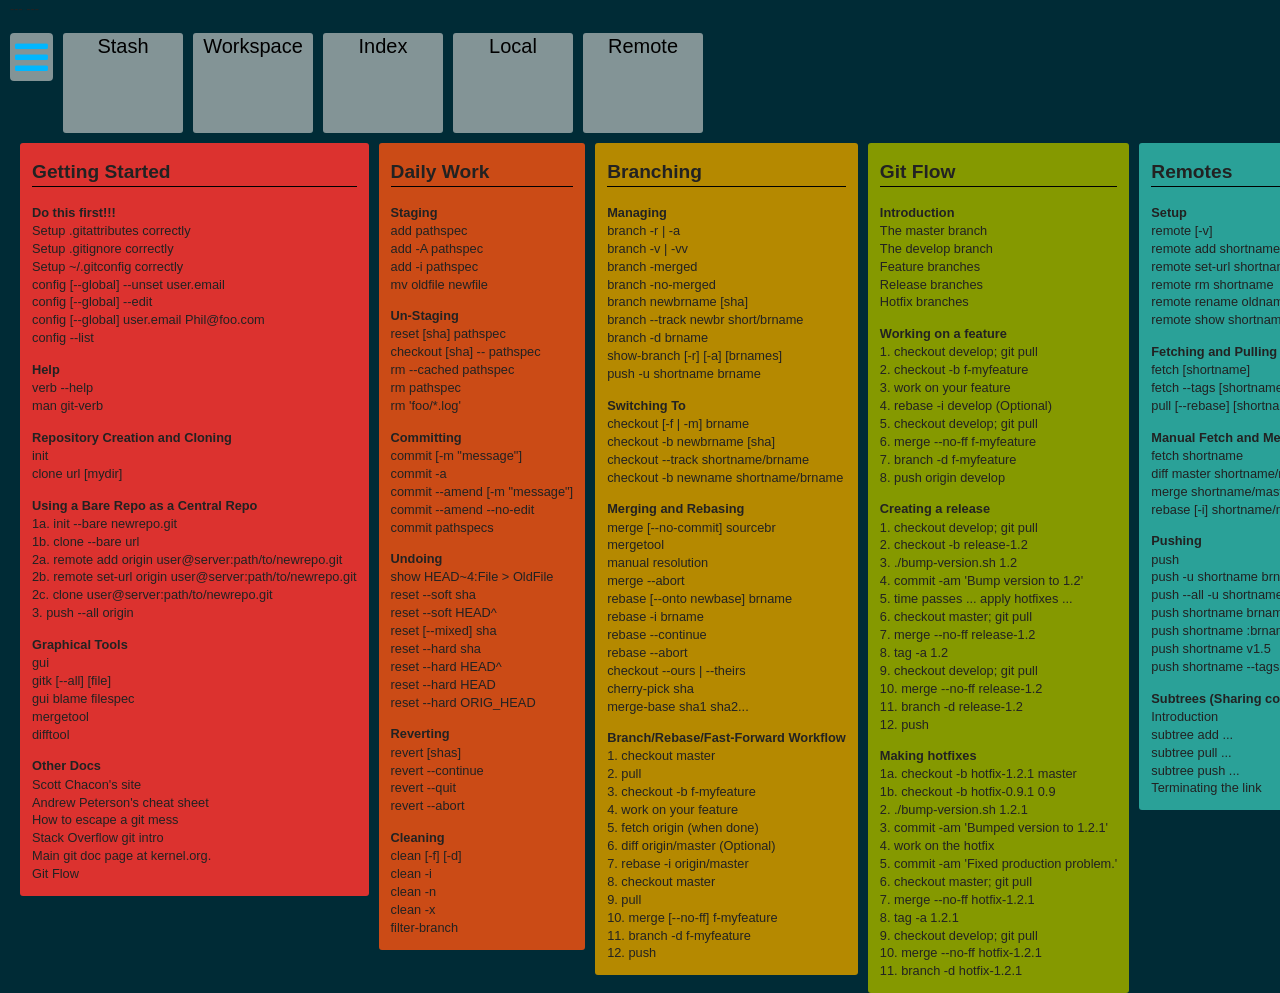
==== commit 8960e913: "Write SQL HAVINGS page." ====
--- a/content/gitcheatsheet/index.html
+++ b/content/gitcheatsheet/index.html
@@ -1,4 +1,6 @@
-﻿<!DOCTYPE html>
+﻿---
+---
+<!DOCTYPE html>
 <html class="no-js" lang="">
 <head>
     <meta charset="utf-8" />
